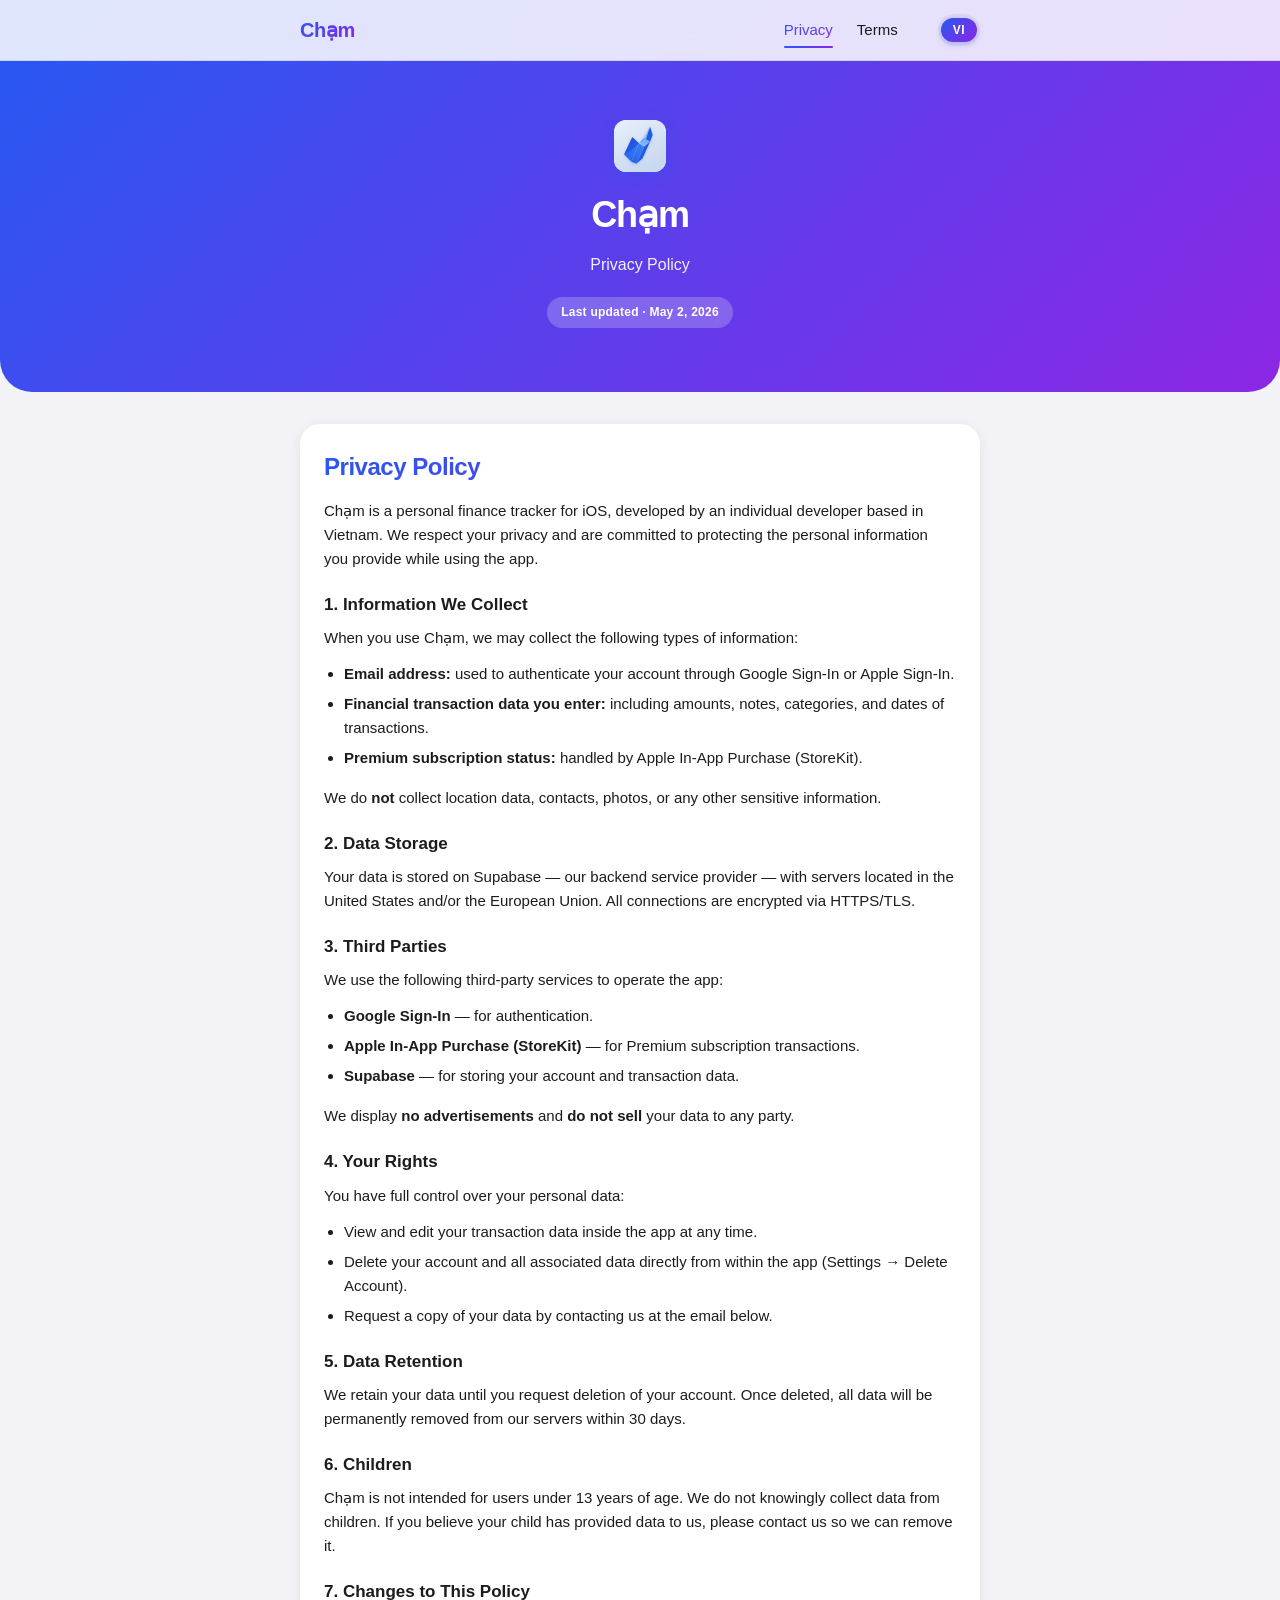
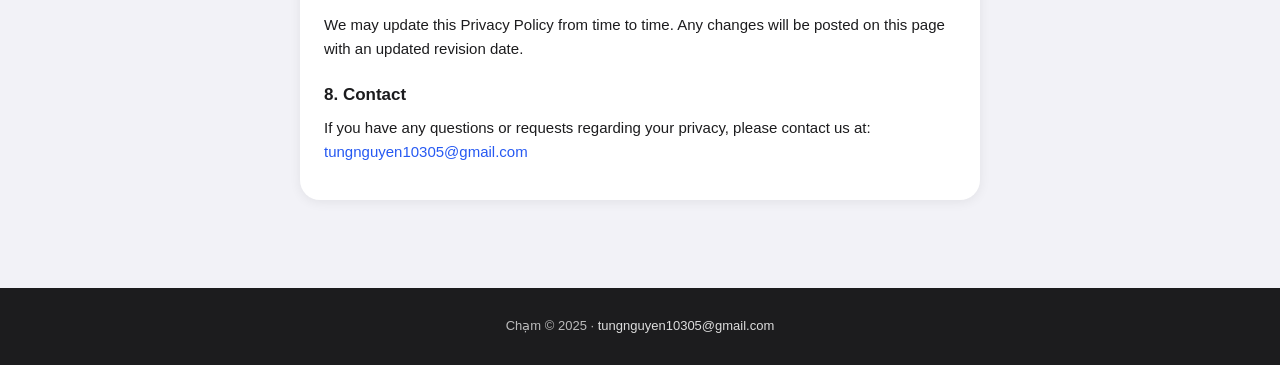
==== privacy.html @ 6c1c894e "Small update" ====
<!DOCTYPE html>
<html lang="vi">
<head>
    <meta charset="UTF-8">
    <meta name="viewport" content="width=device-width, initial-scale=1.0">
    <title>Chính sách bảo mật · Chạm</title>
    <meta name="description" content="Chính sách bảo mật của ứng dụng Chạm — quản lý tài chính cá nhân.">
    <link rel="stylesheet" href="style.css">
</head>
<body>
    <nav class="nav">
        <div class="nav-inner">
            <a href="privacy.html" class="nav-brand">Chạm</a>
            <div class="nav-links">
                <a href="privacy.html" class="active">Privacy</a>
                <a href="terms.html">Terms</a>
                <div class="lang-toggle" role="group" aria-label="Language">
                    <button type="button" id="lang-toggle-btn" class="active">EN</button>
                </div>
            </div>
        </div>
    </nav>

    <header class="hero">
        <div class="hero-icon">
            <img src="icon_ios_sang (1).svg" alt="Chạm app icon">
        </div>
        <h1>Chạm</h1>
        <p class="hero-subtitle" lang="vi">Chính sách bảo mật</p>
        <p class="hero-subtitle" lang="en">Privacy Policy</p>
        <span class="badge" lang="vi">Cập nhật · 02/05/2026</span>
        <span class="badge" lang="en">Last updated · May 2, 2026</span>
    </header>

    <main>
        <article class="card">
            <div lang="vi">
            <h2>Chính sách bảo mật</h2>
            <p>Chạm là ứng dụng quản lý tài chính cá nhân dành cho iOS, được phát triển bởi một nhà phát triển cá nhân tại Việt Nam. Chúng tôi tôn trọng quyền riêng tư của bạn và cam kết bảo vệ thông tin cá nhân mà bạn cung cấp khi sử dụng ứng dụng.</p>

            <h3>1. Thông tin chúng tôi thu thập</h3>
            <p>Khi bạn sử dụng Chạm, chúng tôi có thể thu thập các loại thông tin sau:</p>
            <ul>
                <li><strong>Địa chỉ email:</strong> dùng để xác thực tài khoản qua Google Sign-In hoặc Apple Sign-In.</li>
                <li><strong>Dữ liệu giao dịch tài chính do bạn nhập:</strong> bao gồm số tiền, ghi chú, danh mục, và ngày tháng của các giao dịch.</li>
                <li><strong>Trạng thái đăng ký Premium:</strong> được xử lý qua Apple In-App Purchase (StoreKit).</li>
            </ul>
            <p>Chúng tôi <strong>không</strong> thu thập dữ liệu vị trí, danh bạ, ảnh, hay bất kỳ dữ liệu nhạy cảm nào khác.</p>

            <h3>2. Lưu trữ dữ liệu</h3>
            <p>Dữ liệu của bạn được lưu trữ trên Supabase — nhà cung cấp dịch vụ backend — với máy chủ đặt tại Hoa Kỳ và/hoặc Liên minh châu Âu. Mọi kết nối đều được mã hoá qua HTTPS/TLS.</p>

            <h3>3. Bên thứ ba</h3>
            <p>Chúng tôi sử dụng các dịch vụ bên thứ ba sau để vận hành ứng dụng:</p>
            <ul>
                <li><strong>Google Sign-In</strong> — để xác thực đăng nhập.</li>
                <li><strong>Apple In-App Purchase (StoreKit)</strong> — để xử lý giao dịch đăng ký Premium.</li>
                <li><strong>Supabase</strong> — để lưu trữ dữ liệu tài khoản và giao dịch của bạn.</li>
            </ul>
            <p>Chúng tôi <strong>không hiển thị quảng cáo</strong> và <strong>không bán dữ liệu</strong> của bạn cho bất kỳ bên nào.</p>

            <h3>4. Quyền của người dùng</h3>
            <p>Bạn có toàn quyền đối với dữ liệu cá nhân của mình:</p>
            <ul>
                <li>Xem và chỉnh sửa dữ liệu giao dịch trong ứng dụng bất kỳ lúc nào.</li>
                <li>Xoá tài khoản và toàn bộ dữ liệu liên quan trực tiếp từ trong ứng dụng (mục Cài đặt → Xoá tài khoản).</li>
                <li>Yêu cầu sao lưu dữ liệu của bạn bằng cách liên hệ qua email bên dưới.</li>
            </ul>

            <h3>5. Thời gian lưu giữ</h3>
            <p>Chúng tôi lưu giữ dữ liệu của bạn cho đến khi bạn yêu cầu xoá tài khoản. Sau khi xoá, toàn bộ dữ liệu sẽ được xoá vĩnh viễn khỏi máy chủ trong vòng 30 ngày.</p>

            <h3>6. Trẻ em</h3>
            <p>Chạm không dành cho người dưới 13 tuổi. Chúng tôi không cố ý thu thập dữ liệu của trẻ em. Nếu bạn cho rằng con bạn đã cung cấp dữ liệu cho chúng tôi, vui lòng liên hệ để chúng tôi xoá dữ liệu đó.</p>

            <h3>7. Thay đổi chính sách</h3>
            <p>Chúng tôi có thể cập nhật chính sách này theo thời gian. Mọi thay đổi sẽ được thông báo qua trang này, kèm theo ngày cập nhật mới nhất.</p>

            <h3>8. Liên hệ</h3>
            <p>Nếu bạn có thắc mắc hoặc yêu cầu liên quan đến quyền riêng tư, vui lòng liên hệ qua email: <a href="mailto:tungnguyen10305@gmail.com">tungnguyen10305@gmail.com</a></p>
            </div>

            <div lang="en">
            <h2>Privacy Policy</h2>
            <p>Chạm is a personal finance tracker for iOS, developed by an individual developer based in Vietnam. We respect your privacy and are committed to protecting the personal information you provide while using the app.</p>

            <h3>1. Information We Collect</h3>
            <p>When you use Chạm, we may collect the following types of information:</p>
            <ul>
                <li><strong>Email address:</strong> used to authenticate your account through Google Sign-In or Apple Sign-In.</li>
                <li><strong>Financial transaction data you enter:</strong> including amounts, notes, categories, and dates of transactions.</li>
                <li><strong>Premium subscription status:</strong> handled by Apple In-App Purchase (StoreKit).</li>
            </ul>
            <p>We do <strong>not</strong> collect location data, contacts, photos, or any other sensitive information.</p>

            <h3>2. Data Storage</h3>
            <p>Your data is stored on Supabase — our backend service provider — with servers located in the United States and/or the European Union. All connections are encrypted via HTTPS/TLS.</p>

            <h3>3. Third Parties</h3>
            <p>We use the following third-party services to operate the app:</p>
            <ul>
                <li><strong>Google Sign-In</strong> — for authentication.</li>
                <li><strong>Apple In-App Purchase (StoreKit)</strong> — for Premium subscription transactions.</li>
                <li><strong>Supabase</strong> — for storing your account and transaction data.</li>
            </ul>
            <p>We display <strong>no advertisements</strong> and <strong>do not sell</strong> your data to any party.</p>

            <h3>4. Your Rights</h3>
            <p>You have full control over your personal data:</p>
            <ul>
                <li>View and edit your transaction data inside the app at any time.</li>
                <li>Delete your account and all associated data directly from within the app (Settings → Delete Account).</li>
                <li>Request a copy of your data by contacting us at the email below.</li>
            </ul>

            <h3>5. Data Retention</h3>
            <p>We retain your data until you request deletion of your account. Once deleted, all data will be permanently removed from our servers within 30 days.</p>

            <h3>6. Children</h3>
            <p>Chạm is not intended for users under 13 years of age. We do not knowingly collect data from children. If you believe your child has provided data to us, please contact us so we can remove it.</p>

            <h3>7. Changes to This Policy</h3>
            <p>We may update this Privacy Policy from time to time. Any changes will be posted on this page with an updated revision date.</p>

            <h3>8. Contact</h3>
            <p>If you have any questions or requests regarding your privacy, please contact us at: <a href="mailto:tungnguyen10305@gmail.com">tungnguyen10305@gmail.com</a></p>
            </div>
        </article>
    </main>

    <footer>
        Chạm © 2025 · <a href="mailto:tungnguyen10305@gmail.com">tungnguyen10305@gmail.com</a>
    </footer>

    <script>
    (function () {
        var KEY = "cham-lang";
        function getInitial() {
            var saved = localStorage.getItem(KEY);
            if (saved === "vi" || saved === "en") return saved;
            var nav = (navigator.language || "").toLowerCase();
            return nav.indexOf("vi") === 0 ? "vi" : "en";
        }
        function apply(lang) {
            document.documentElement.lang = lang;
            var viEls = document.body.querySelectorAll('[lang="vi"]');
            var enEls = document.body.querySelectorAll('[lang="en"]');
            for (var i = 0; i < viEls.length; i++) viEls[i].style.display = lang === "vi" ? "" : "none";
            for (var j = 0; j < enEls.length; j++) enEls[j].style.display = lang === "en" ? "" : "none";
            var btn = document.getElementById("lang-toggle-btn");
            if (btn) btn.textContent = lang === "vi" ? "EN" : "VI";
        }
        var current = getInitial();
        apply(current);
        var btn = document.getElementById("lang-toggle-btn");
        if (btn) {
            btn.addEventListener("click", function () {
                current = current === "vi" ? "en" : "vi";
                localStorage.setItem(KEY, current);
                apply(current);
            });
        }
    })();
    </script>
</body>
</html>
---- style.css ----
:root {
    --gradient-start: #2659F2;
    --gradient-end: #8C26E5;
    --accent-cyan: #00C8E0;
    --gold: #FAC714;
    --green: #27B373;
    --bg: #F2F2F7;
    --card-bg: #FFFFFF;
    --text-primary: #1C1C1E;
    --text-secondary: #6E6E73;
    --border: rgba(0, 0, 0, 0.08);
    --divider: rgba(0, 0, 0, 0.06);
}

* {
    margin: 0;
    padding: 0;
    box-sizing: border-box;
}

html {
    scroll-behavior: smooth;
}

body {
    font-family: -apple-system, BlinkMacSystemFont, "SF Pro Display", "Segoe UI", sans-serif;
    background: var(--bg);
    color: var(--text-primary);
    line-height: 1.6;
    -webkit-font-smoothing: antialiased;
    -moz-osx-font-smoothing: grayscale;
}

/* Navigation */
.nav {
    position: fixed;
    top: 0;
    left: 0;
    right: 0;
    z-index: 100;
    backdrop-filter: blur(20px);
    -webkit-backdrop-filter: blur(20px);
    background: rgba(255, 255, 255, 0.85);
    border-bottom: 1px solid var(--border);
}

.nav-inner {
    max-width: 720px;
    margin: 0 auto;
    padding: 14px 20px;
    display: flex;
    align-items: center;
    justify-content: space-between;
}

.nav-brand {
    font-size: 20px;
    font-weight: 700;
    letter-spacing: -0.02em;
    background: linear-gradient(135deg, var(--gradient-start), var(--gradient-end));
    -webkit-background-clip: text;
    background-clip: text;
    -webkit-text-fill-color: transparent;
    text-decoration: none;
}

.nav-links {
    display: flex;
    gap: 24px;
}

.nav-links a {
    color: var(--text-primary);
    text-decoration: none;
    font-size: 15px;
    font-weight: 500;
    padding: 4px 0;
    position: relative;
}

.nav-links a:hover {
    color: var(--gradient-start);
}

.nav-links a.active {
    background: linear-gradient(135deg, var(--gradient-start), var(--gradient-end));
    -webkit-background-clip: text;
    background-clip: text;
    -webkit-text-fill-color: transparent;
}

.nav-links a.active::after {
    content: "";
    position: absolute;
    left: 0;
    right: 0;
    bottom: -2px;
    height: 2px;
    border-radius: 2px;
    background: linear-gradient(135deg, var(--gradient-start), var(--gradient-end));
}

/* Language toggle */
.lang-toggle {
    display: inline-flex;
    align-items: center;
    background: rgba(0, 0, 0, 0.05);
    border-radius: 999px;
    padding: 3px;
    margin-left: 16px;
}

.lang-toggle button {
    border: none;
    background: transparent;
    color: var(--text-secondary);
    font-family: inherit;
    font-size: 12px;
    font-weight: 600;
    letter-spacing: 0.04em;
    padding: 5px 12px;
    border-radius: 999px;
    cursor: pointer;
    transition: color 0.18s ease;
}

.lang-toggle button:hover {
    color: var(--text-primary);
}

.lang-toggle button.active {
    background: linear-gradient(135deg, var(--gradient-start), var(--gradient-end));
    color: #fff;
    box-shadow: 0 2px 6px rgba(38, 89, 242, 0.28);
}

/* Language section visibility */
.lang-section {
    display: none;
}

.lang-section.active {
    display: block;
}

/* Hero */
.hero {
    background: linear-gradient(135deg, var(--gradient-start), var(--gradient-end));
    color: #fff;
    padding: 120px 20px 64px;
    text-align: center;
    border-radius: 0 0 32px 32px;
    margin-bottom: 32px;
}

.hero-icon {
    width: 52px;
    height: 52px;
    border-radius: 12px;
    display: inline-flex;
    align-items: center;
    justify-content: center;
    box-shadow: 0 4px 14px rgba(38, 89, 242, 0.28);
    margin-bottom: 14px;
    overflow: hidden;
    background: #fff;
}

.hero-icon img {
    width: 100%;
    height: 100%;
    display: block;
    border-radius: 12px;
}

.hero h1 {
    font-size: 36px;
    font-weight: 700;
    letter-spacing: -0.03em;
    margin-bottom: 8px;
}

.hero-subtitle {
    font-size: 16px;
    opacity: 0.92;
    margin-bottom: 20px;
}

.badge {
    display: inline-block;
    background: rgba(255, 255, 255, 0.22);
    color: #fff;
    border-radius: 999px;
    padding: 6px 14px;
    font-size: 12px;
    font-weight: 600;
    letter-spacing: 0.02em;
    backdrop-filter: blur(8px);
    -webkit-backdrop-filter: blur(8px);
}

/* Content */
main {
    max-width: 720px;
    margin: 0 auto;
    padding: 0 20px 64px;
}

.card {
    background: var(--card-bg);
    border-radius: 20px;
    padding: 24px;
    box-shadow: 0 2px 12px rgba(0, 0, 0, 0.07);
    margin-bottom: 24px;
}

.card h2 {
    font-size: 24px;
    font-weight: 700;
    letter-spacing: -0.02em;
    margin-top: 28px;
    margin-bottom: 12px;
    background: linear-gradient(135deg, var(--gradient-start), var(--gradient-end));
    -webkit-background-clip: text;
    background-clip: text;
    -webkit-text-fill-color: transparent;
}

.card h2:first-child {
    margin-top: 0;
}

.card h3 {
    font-size: 17px;
    font-weight: 600;
    color: var(--text-primary);
    margin-top: 20px;
    margin-bottom: 8px;
}

.card p {
    color: var(--text-primary);
    margin-bottom: 12px;
    font-size: 15px;
}

.card ul {
    margin: 8px 0 16px 20px;
}

.card li {
    color: var(--text-primary);
    font-size: 15px;
    margin-bottom: 6px;
}

.card a {
    color: var(--gradient-start);
    text-decoration: none;
    font-weight: 500;
}

.card a:hover {
    text-decoration: underline;
}

.card hr {
    border: none;
    border-top: 1px solid var(--divider);
    margin: 36px 0;
}

/* Footer */
footer {
    background: #1C1C1E;
    color: rgba(255, 255, 255, 0.7);
    text-align: center;
    padding: 28px 20px;
    font-size: 13px;
}

footer a {
    color: rgba(255, 255, 255, 0.85);
    text-decoration: none;
}

footer a:hover {
    text-decoration: underline;
    color: #fff;
}

/* Mobile */
@media (max-width: 480px) {
    .hero {
        padding: 110px 20px 52px;
    }

    .hero h1 {
        font-size: 30px;
    }

    .card {
        padding: 20px;
        border-radius: 18px;
    }

    .card h2 {
        font-size: 21px;
    }

    .nav-links {
        gap: 14px;
    }

    .lang-toggle {
        margin-left: 10px;
    }

    .lang-toggle button {
        padding: 4px 9px;
        font-size: 11px;
    }
}
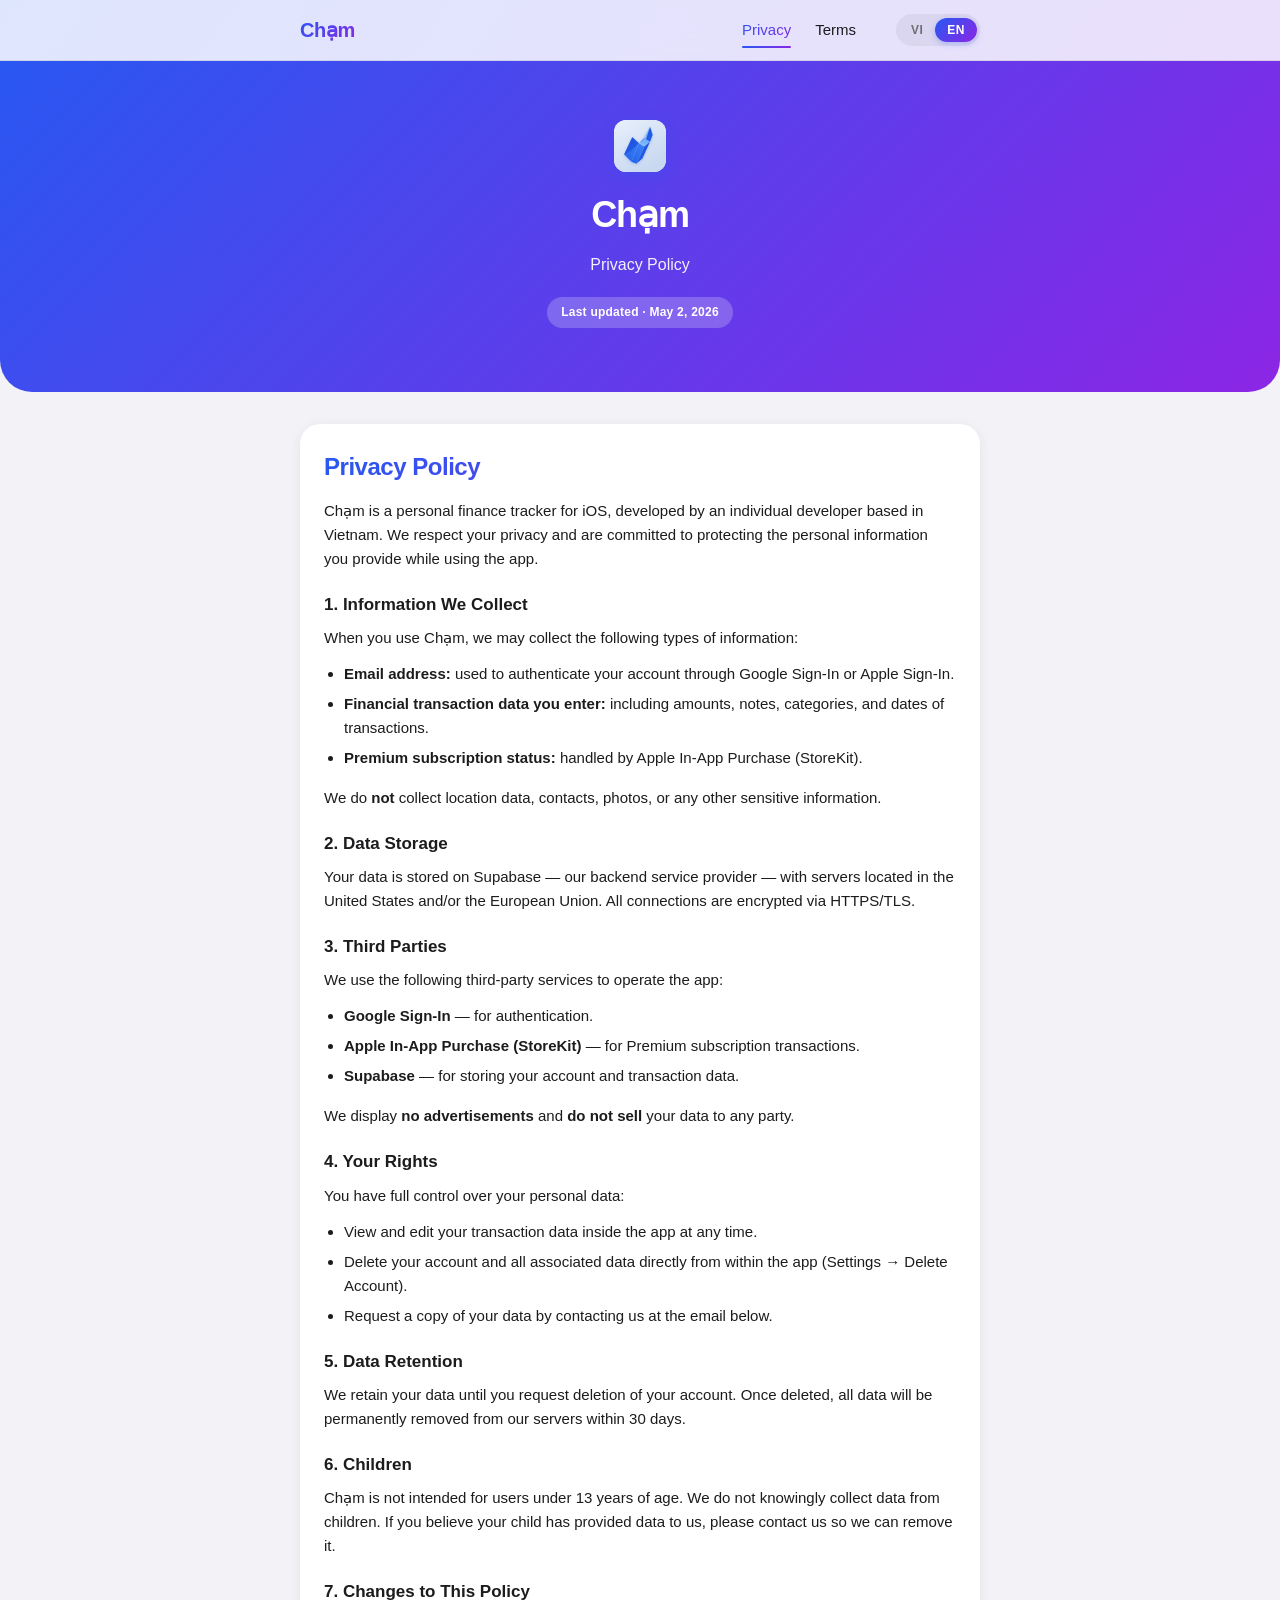
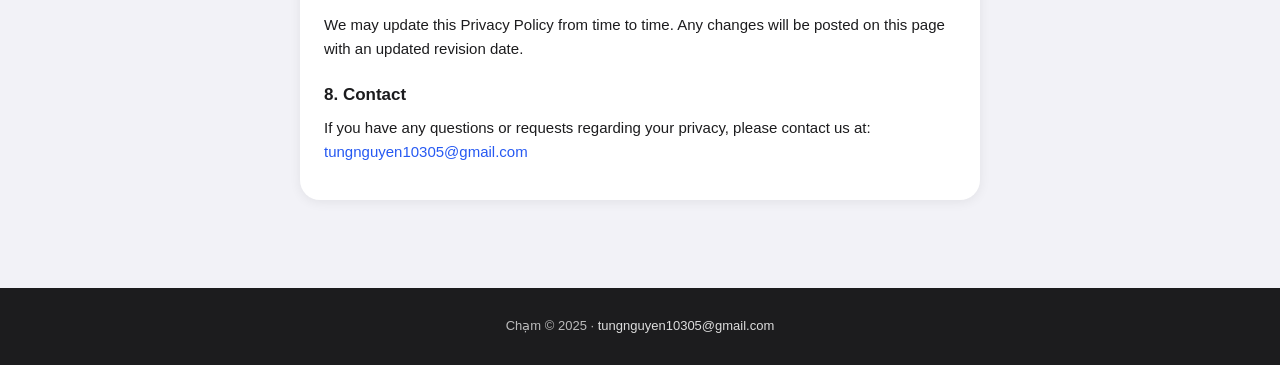
==== commit 5218f42d: "Small update" ====
--- a/privacy.html
+++ b/privacy.html
@@ -15,7 +15,8 @@
                 <a href="privacy.html" class="active">Privacy</a>
                 <a href="terms.html">Terms</a>
                 <div class="lang-toggle" role="group" aria-label="Language">
-                    <button type="button" id="lang-toggle-btn" class="active">EN</button>
+                    <button type="button" data-lang="vi" class="active">VI</button>
+                    <button type="button" data-lang="en">EN</button>
                 </div>
             </div>
         </div>
@@ -147,17 +148,23 @@
             var enEls = document.body.querySelectorAll('[lang="en"]');
             for (var i = 0; i < viEls.length; i++) viEls[i].style.display = lang === "vi" ? "" : "none";
             for (var j = 0; j < enEls.length; j++) enEls[j].style.display = lang === "en" ? "" : "none";
-            var btn = document.getElementById("lang-toggle-btn");
-            if (btn) btn.textContent = lang === "vi" ? "EN" : "VI";
+            var btns = document.querySelectorAll(".lang-toggle button[data-lang]");
+            for (var k = 0; k < btns.length; k++) {
+                if (btns[k].dataset.lang === lang) btns[k].classList.add("active");
+                else btns[k].classList.remove("active");
+            }
         }
         var current = getInitial();
         apply(current);
-        var btn = document.getElementById("lang-toggle-btn");
-        if (btn) {
-            btn.addEventListener("click", function () {
-                current = current === "vi" ? "en" : "vi";
-                localStorage.setItem(KEY, current);
-                apply(current);
+        var btns = document.querySelectorAll(".lang-toggle button[data-lang]");
+        for (var i = 0; i < btns.length; i++) {
+            btns[i].addEventListener("click", function () {
+                var lang = this.dataset.lang;
+                if (lang !== current) {
+                    current = lang;
+                    localStorage.setItem(KEY, current);
+                    apply(current);
+                }
             });
         }
     })();
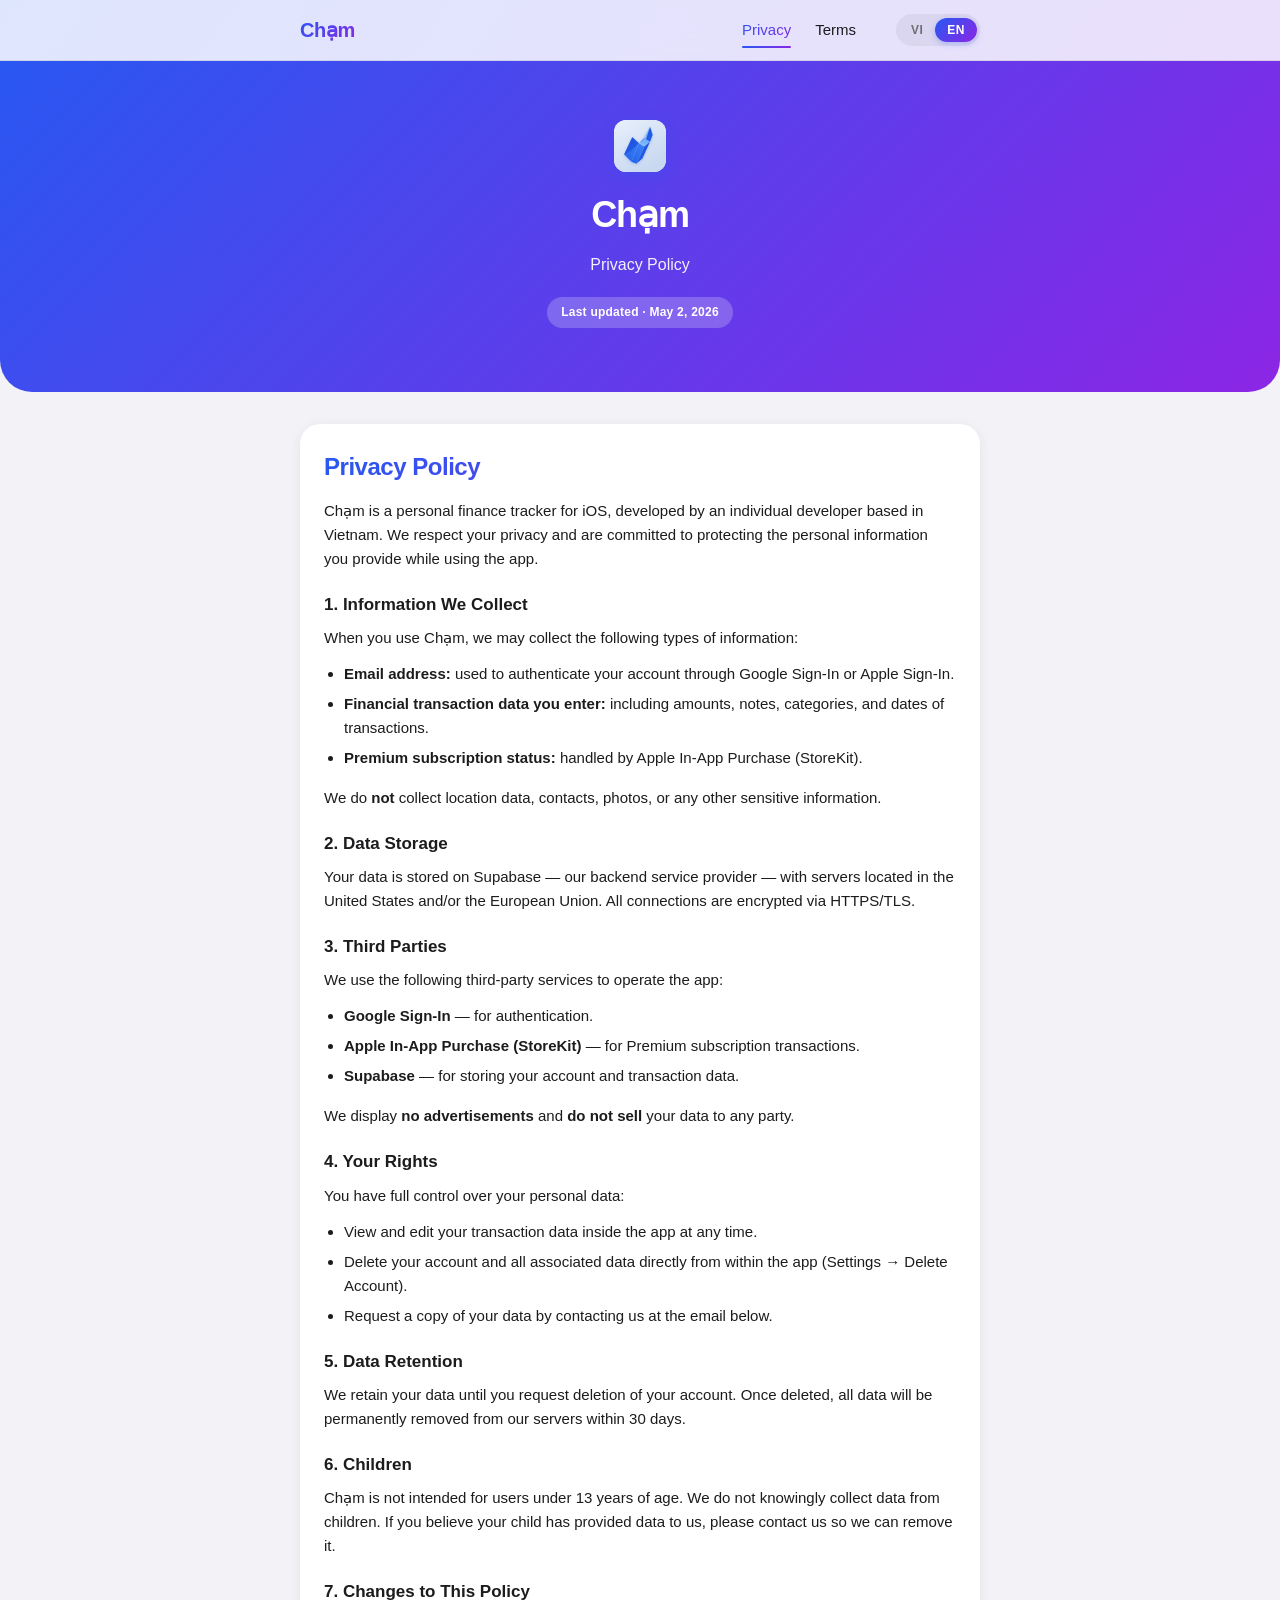
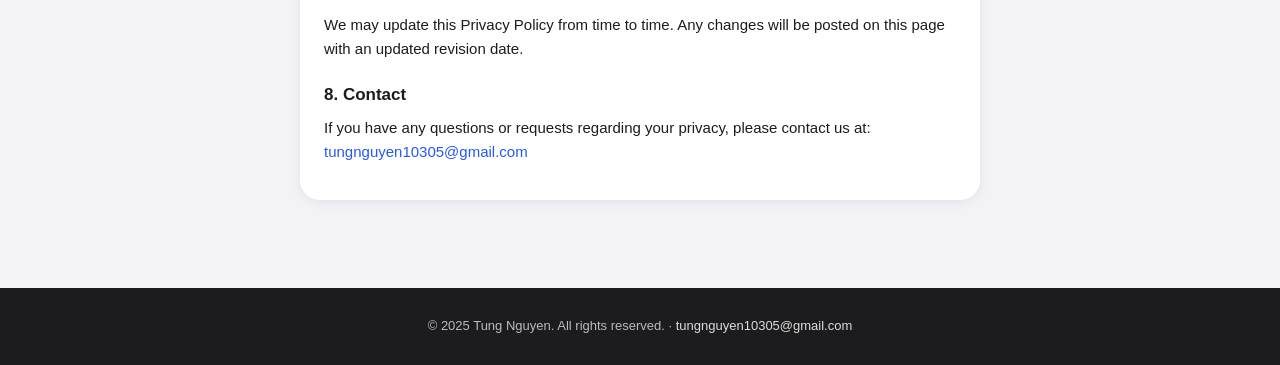
==== commit fdb4b0b7: "Small update" ====
--- a/privacy.html
+++ b/privacy.html
@@ -130,14 +130,21 @@
     </main>
 
     <footer>
-        Chạm © 2025 · <a href="mailto:tungnguyen10305@gmail.com">tungnguyen10305@gmail.com</a>
+        © 2025 Tung Nguyen. All rights reserved. · <a href="mailto:tungnguyen10305@gmail.com">tungnguyen10305@gmail.com</a>
     </footer>
 
     <script>
     (function () {
         var KEY = "cham-lang";
+
+        function readSaved() {
+            try { return localStorage.getItem(KEY); } catch (e) { return null; }
+        }
+        function writeSaved(v) {
+            try { localStorage.setItem(KEY, v); } catch (e) {}
+        }
         function getInitial() {
-            var saved = localStorage.getItem(KEY);
+            var saved = readSaved();
             if (saved === "vi" || saved === "en") return saved;
             var nav = (navigator.language || "").toLowerCase();
             return nav.indexOf("vi") === 0 ? "vi" : "en";
@@ -154,19 +161,28 @@
                 else btns[k].classList.remove("active");
             }
         }
+
         var current = getInitial();
         apply(current);
+
         var btns = document.querySelectorAll(".lang-toggle button[data-lang]");
         for (var i = 0; i < btns.length; i++) {
             btns[i].addEventListener("click", function () {
                 var lang = this.dataset.lang;
                 if (lang !== current) {
                     current = lang;
-                    localStorage.setItem(KEY, current);
+                    writeSaved(current);
                     apply(current);
                 }
             });
         }
+
+        window.addEventListener("storage", function (e) {
+            if (e.key === KEY && (e.newValue === "vi" || e.newValue === "en") && e.newValue !== current) {
+                current = e.newValue;
+                apply(current);
+            }
+        });
     })();
     </script>
 </body>
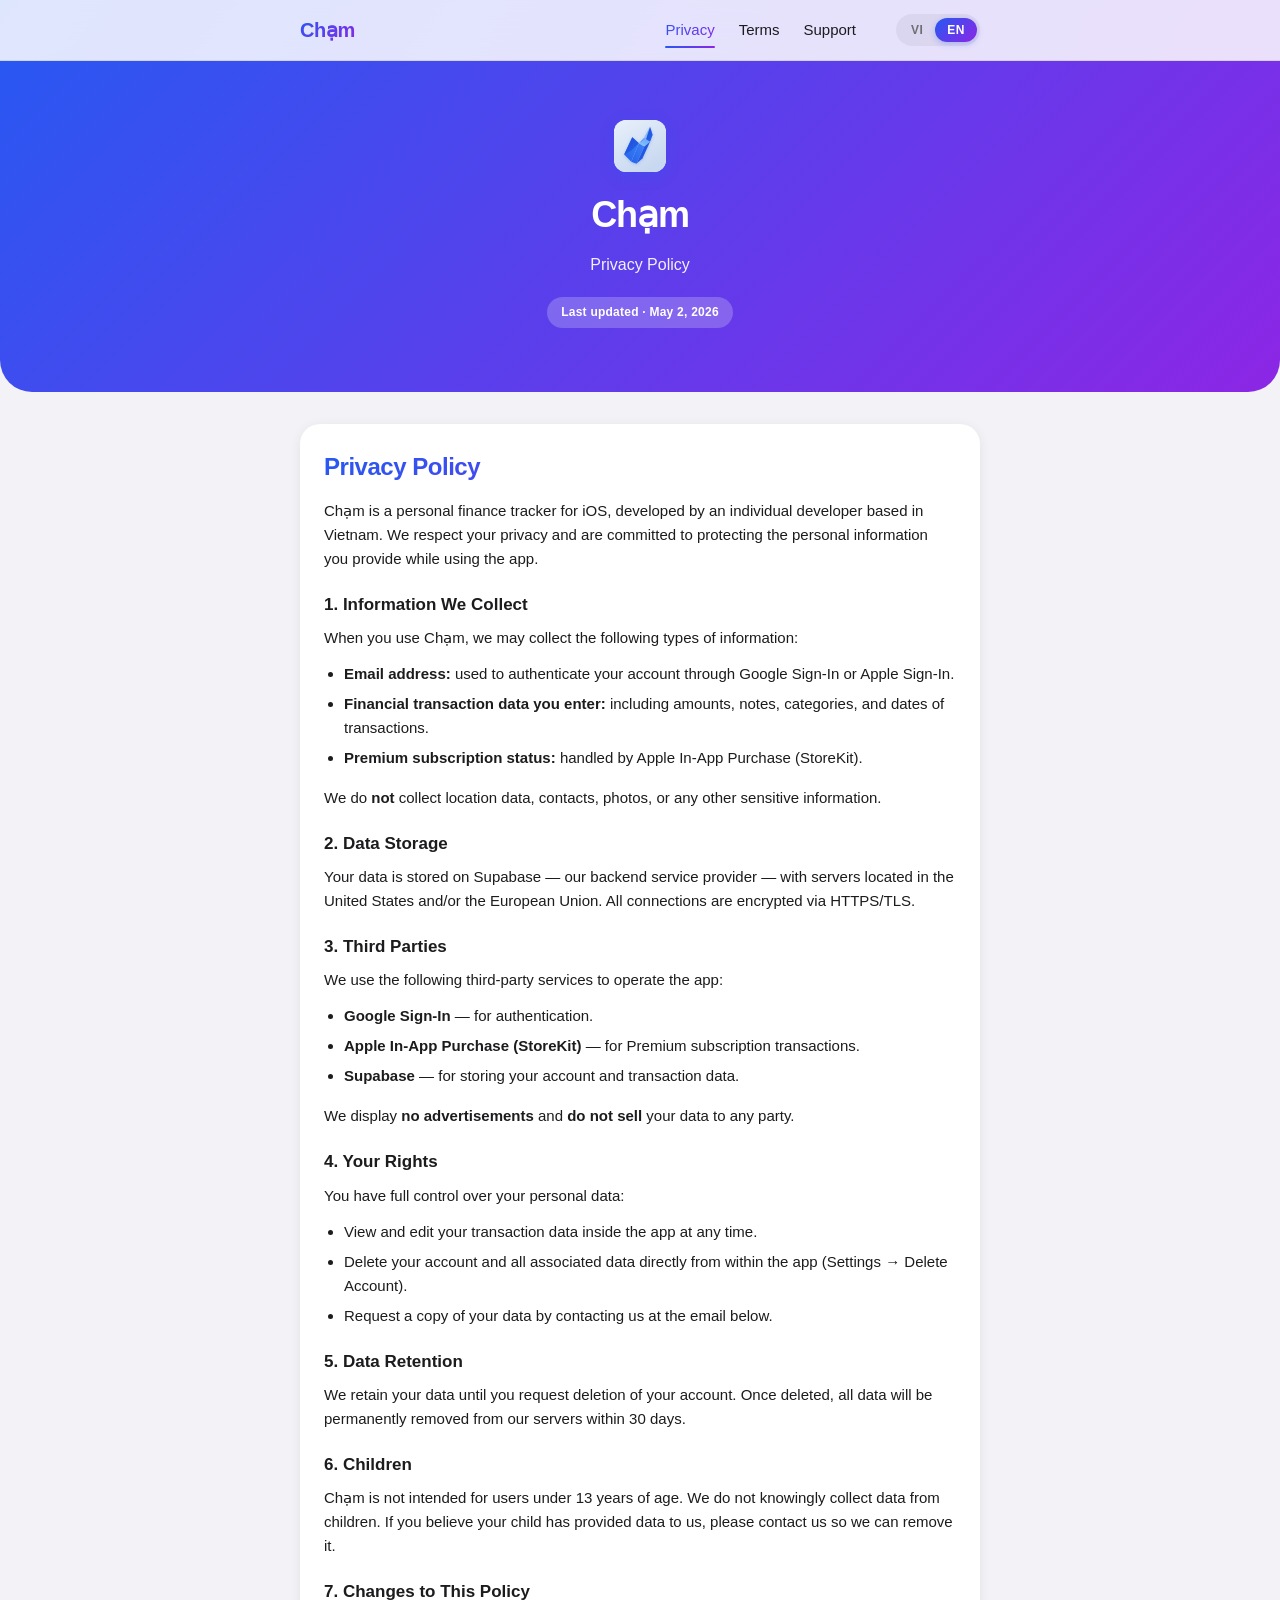
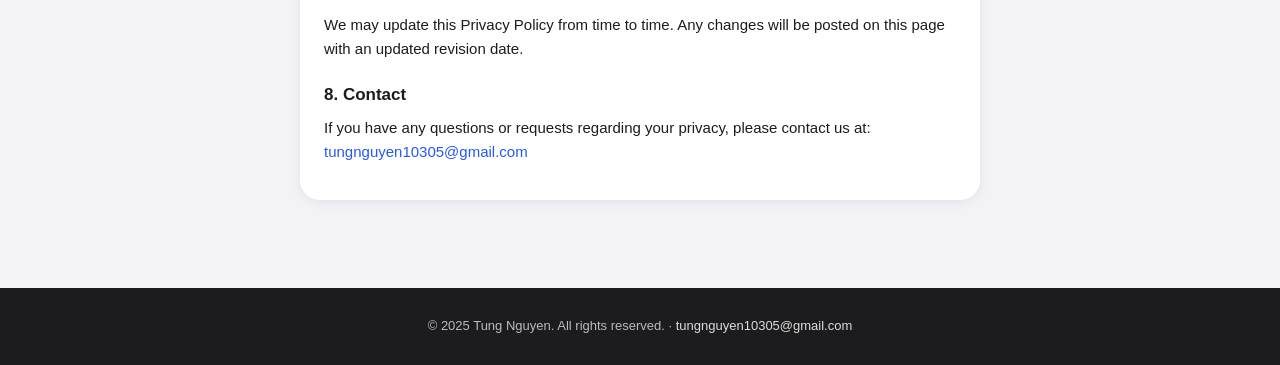
==== commit 8074365a: "Add Support page and nav link" ====
--- a/privacy.html
+++ b/privacy.html
@@ -7,13 +7,14 @@
     <meta name="description" content="Chính sách bảo mật của ứng dụng Chạm — quản lý tài chính cá nhân.">
     <link rel="stylesheet" href="style.css">
 </head>
-<body>
+<body class="lang-vi">
     <nav class="nav">
         <div class="nav-inner">
             <a href="privacy.html" class="nav-brand">Chạm</a>
             <div class="nav-links">
                 <a href="privacy.html" class="active">Privacy</a>
                 <a href="terms.html">Terms</a>
+                <a href="support.html">Support</a>
                 <div class="lang-toggle" role="group" aria-label="Language">
                     <button type="button" data-lang="vi" class="active">VI</button>
                     <button type="button" data-lang="en">EN</button>
@@ -151,10 +152,8 @@
         }
         function apply(lang) {
             document.documentElement.lang = lang;
-            var viEls = document.body.querySelectorAll('[lang="vi"]');
-            var enEls = document.body.querySelectorAll('[lang="en"]');
-            for (var i = 0; i < viEls.length; i++) viEls[i].style.display = lang === "vi" ? "" : "none";
-            for (var j = 0; j < enEls.length; j++) enEls[j].style.display = lang === "en" ? "" : "none";
+            document.body.classList.remove("lang-vi", "lang-en");
+            document.body.classList.add("lang-" + lang);
             var btns = document.querySelectorAll(".lang-toggle button[data-lang]");
             for (var k = 0; k < btns.length; k++) {
                 if (btns[k].dataset.lang === lang) btns[k].classList.add("active");
@@ -169,11 +168,10 @@
         for (var i = 0; i < btns.length; i++) {
             btns[i].addEventListener("click", function () {
                 var lang = this.dataset.lang;
-                if (lang !== current) {
-                    current = lang;
-                    writeSaved(current);
-                    apply(current);
-                }
+                if (lang === current) return;
+                current = lang;
+                writeSaved(current);
+                apply(current);
             });
         }
 
--- a/style.css
+++ b/style.css
@@ -135,12 +135,12 @@
 }
 
 /* Language section visibility */
-.lang-section {
-    display: none;
-}
-
-.lang-section.active {
-    display: block;
+body.lang-en [lang="vi"] {
+    display: none !important;
+}
+
+body.lang-vi [lang="en"] {
+    display: none !important;
 }
 
 /* Hero */
@@ -238,6 +238,14 @@
     margin-bottom: 8px;
 }
 
+.card h4 {
+    font-size: 15px;
+    font-weight: 600;
+    color: var(--gradient-start);
+    margin-top: 18px;
+    margin-bottom: 6px;
+}
+
 .card p {
     color: var(--text-primary);
     margin-bottom: 12px;
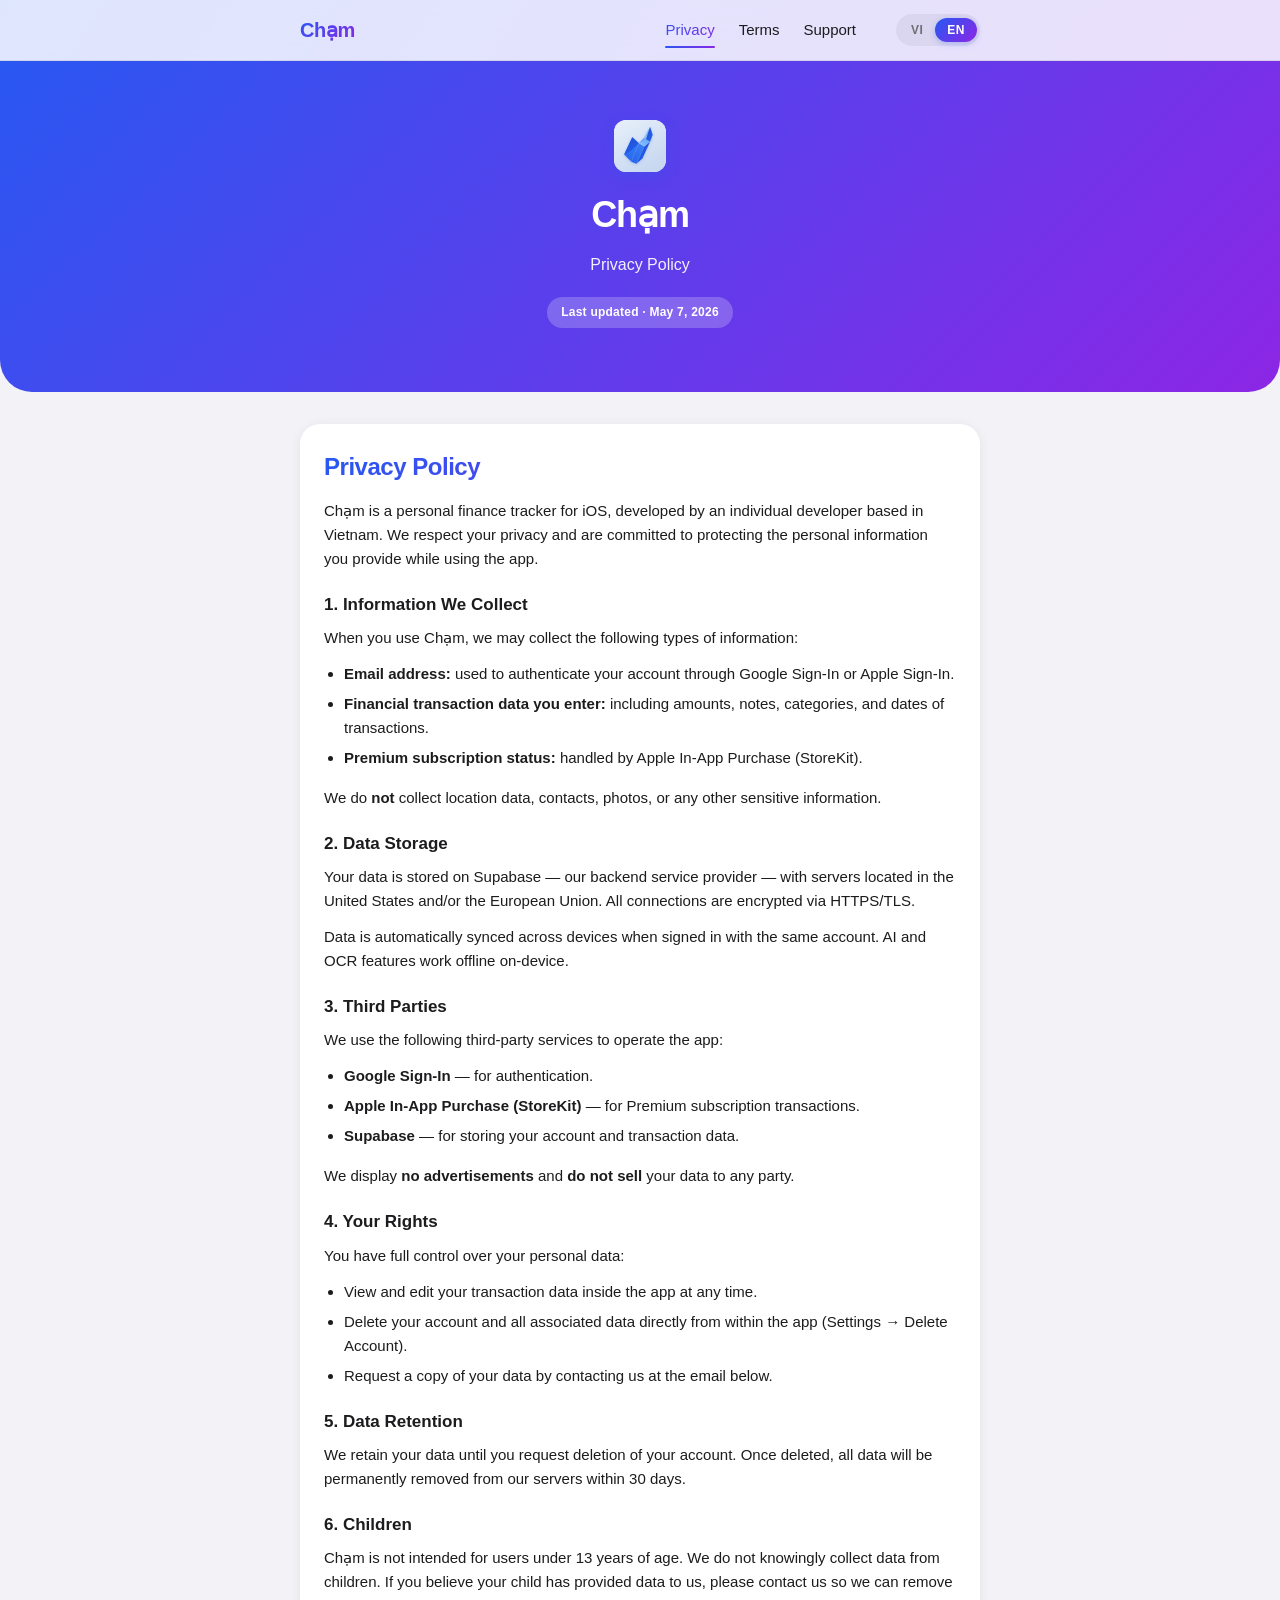
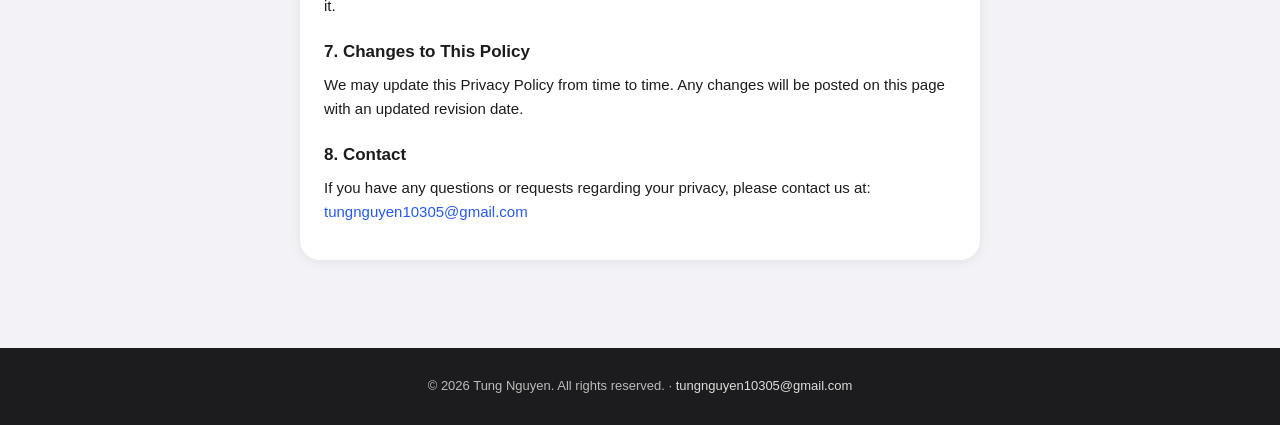
==== commit a3dfc836: "Add Support page and nav link" ====
--- a/privacy.html
+++ b/privacy.html
@@ -30,8 +30,8 @@
         <h1>Chạm</h1>
         <p class="hero-subtitle" lang="vi">Chính sách bảo mật</p>
         <p class="hero-subtitle" lang="en">Privacy Policy</p>
-        <span class="badge" lang="vi">Cập nhật · 02/05/2026</span>
-        <span class="badge" lang="en">Last updated · May 2, 2026</span>
+        <span class="badge" lang="vi">Cập nhật · 07/05/2026</span>
+        <span class="badge" lang="en">Last updated · May 7, 2026</span>
     </header>
 
     <main>
@@ -51,6 +51,7 @@
 
             <h3>2. Lưu trữ dữ liệu</h3>
             <p>Dữ liệu của bạn được lưu trữ trên Supabase — nhà cung cấp dịch vụ backend — với máy chủ đặt tại Hoa Kỳ và/hoặc Liên minh châu Âu. Mọi kết nối đều được mã hoá qua HTTPS/TLS.</p>
+            <p>Dữ liệu được đồng bộ tự động giữa các thiết bị khi đăng nhập cùng tài khoản. Các tính năng AI và OCR hoạt động offline trên thiết bị.</p>
 
             <h3>3. Bên thứ ba</h3>
             <p>Chúng tôi sử dụng các dịch vụ bên thứ ba sau để vận hành ứng dụng:</p>
@@ -97,6 +98,7 @@
 
             <h3>2. Data Storage</h3>
             <p>Your data is stored on Supabase — our backend service provider — with servers located in the United States and/or the European Union. All connections are encrypted via HTTPS/TLS.</p>
+            <p>Data is automatically synced across devices when signed in with the same account. AI and OCR features work offline on-device.</p>
 
             <h3>3. Third Parties</h3>
             <p>We use the following third-party services to operate the app:</p>
@@ -131,7 +133,7 @@
     </main>
 
     <footer>
-        © 2025 Tung Nguyen. All rights reserved. · <a href="mailto:tungnguyen10305@gmail.com">tungnguyen10305@gmail.com</a>
+        © 2026 Tung Nguyen. All rights reserved. · <a href="mailto:tungnguyen10305@gmail.com">tungnguyen10305@gmail.com</a>
     </footer>
 
     <script>
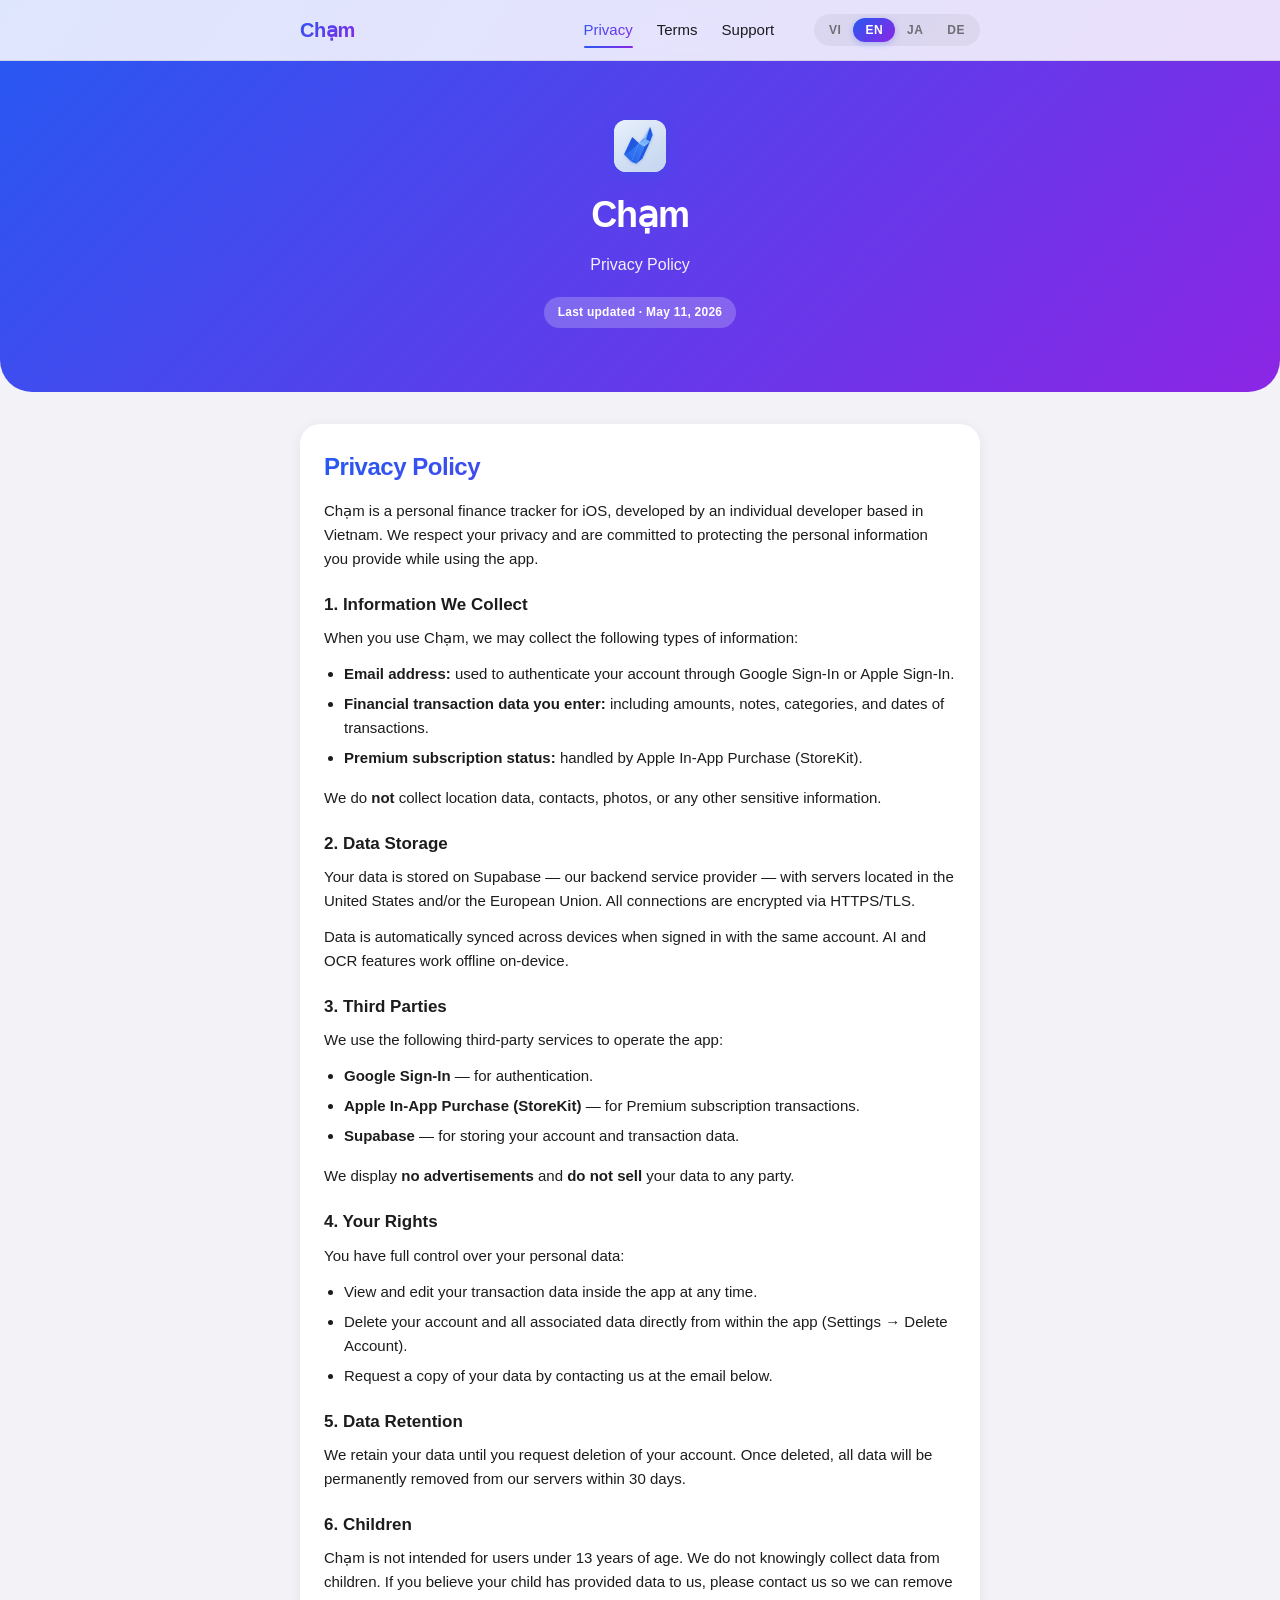
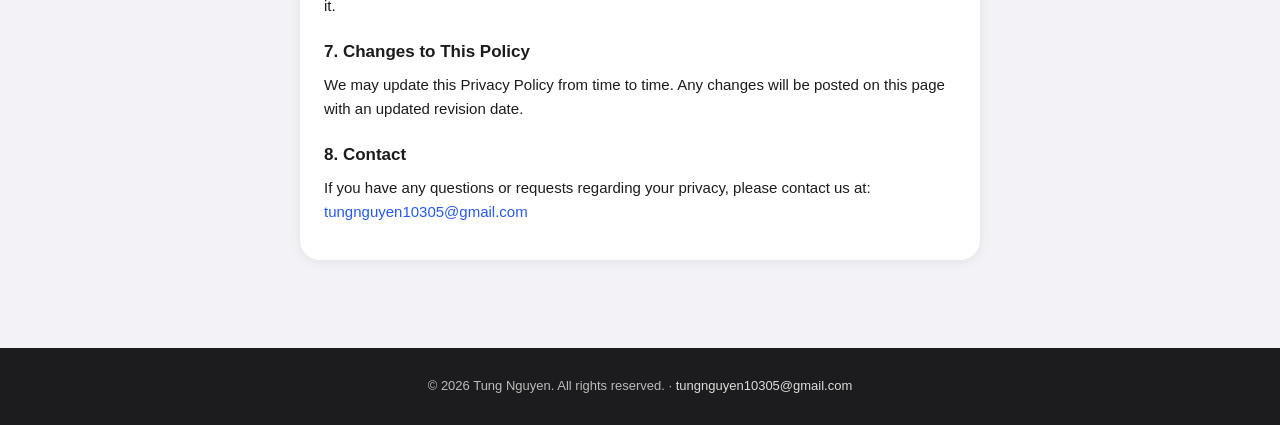
==== commit f0debaf6: "Add Japanese and German translations for Privacy and Terms - Extend lang toggle to 4 languages (VI/E" ====
--- a/privacy.html
+++ b/privacy.html
@@ -18,6 +18,8 @@
                 <div class="lang-toggle" role="group" aria-label="Language">
                     <button type="button" data-lang="vi" class="active">VI</button>
                     <button type="button" data-lang="en">EN</button>
+                    <button type="button" data-lang="ja">JA</button>
+                    <button type="button" data-lang="de">DE</button>
                 </div>
             </div>
         </div>
@@ -30,8 +32,12 @@
         <h1>Chạm</h1>
         <p class="hero-subtitle" lang="vi">Chính sách bảo mật</p>
         <p class="hero-subtitle" lang="en">Privacy Policy</p>
-        <span class="badge" lang="vi">Cập nhật · 07/05/2026</span>
-        <span class="badge" lang="en">Last updated · May 7, 2026</span>
+        <p class="hero-subtitle" lang="ja">プライバシーポリシー</p>
+        <p class="hero-subtitle" lang="de">Datenschutzerklärung</p>
+        <span class="badge" lang="vi">Cập nhật · 11/05/2026</span>
+        <span class="badge" lang="en">Last updated · May 11, 2026</span>
+        <span class="badge" lang="ja">最終更新日 · 2026年5月11日</span>
+        <span class="badge" lang="de">Zuletzt aktualisiert · 11. Mai 2026</span>
     </header>
 
     <main>
@@ -129,6 +135,100 @@
             <h3>8. Contact</h3>
             <p>If you have any questions or requests regarding your privacy, please contact us at: <a href="mailto:tungnguyen10305@gmail.com">tungnguyen10305@gmail.com</a></p>
             </div>
+
+            <div lang="ja">
+            <h2>プライバシーポリシー</h2>
+            <p>ChạmはiOS向けの個人ファイナンス管理アプリで、ベトナムの個人開発者によって開発されています。私たちはあなたのプライバシーを尊重し、アプリの利用中に提供される個人情報の保護に努めます。</p>
+
+            <h3>1. 収集する情報</h3>
+            <p>Chạmを利用する際、以下の情報を収集する場合があります:</p>
+            <ul>
+                <li><strong>メールアドレス:</strong> Google Sign-InまたはApple Sign-Inを通じたアカウント認証に使用します。</li>
+                <li><strong>入力された取引データ:</strong> 金額、メモ、カテゴリ、日付などの取引情報。</li>
+                <li><strong>プレミアム購読状況:</strong> Apple In-App Purchase (StoreKit) で管理されます。</li>
+            </ul>
+            <p>位置情報、連絡先、写真、その他の機密情報は<strong>収集しません</strong>。</p>
+
+            <h3>2. データの保存</h3>
+            <p>データは当社のバックエンドサービスプロバイダーであるSupabaseに保存され、サーバーは米国および/または欧州連合にあります。すべての通信はHTTPS/TLSで暗号化されます。</p>
+            <p>同じアカウントでログインすると、デバイス間で自動的に同期されます。AI機能とOCR機能はデバイス上でオフライン動作します。</p>
+
+            <h3>3. 第三者サービス</h3>
+            <p>アプリの運営に以下の第三者サービスを利用しています:</p>
+            <ul>
+                <li><strong>Google Sign-In</strong> — 認証用。</li>
+                <li><strong>Apple In-App Purchase (StoreKit)</strong> — プレミアム購読決済用。</li>
+                <li><strong>Supabase</strong> — アカウントおよび取引データの保存用。</li>
+            </ul>
+            <p>広告は<strong>一切表示せず</strong>、あなたのデータを第三者に<strong>販売しません</strong>。</p>
+
+            <h3>4. あなたの権利</h3>
+            <p>あなたは個人データを完全に管理する権利を持ちます:</p>
+            <ul>
+                <li>アプリ内でいつでも取引データの閲覧および編集が可能です。</li>
+                <li>アプリ内から直接アカウントとすべてのデータを削除できます (設定 → アカウント削除)。</li>
+                <li>下記のメールアドレスに連絡することで、データのコピーを請求できます。</li>
+            </ul>
+
+            <h3>5. データ保持期間</h3>
+            <p>アカウント削除の要求があるまでデータを保持します。削除後、すべてのデータは30日以内にサーバーから完全に削除されます。</p>
+
+            <h3>6. 子どもについて</h3>
+            <p>Chạmは13歳未満のユーザーを対象としていません。意図的に子どもからデータを収集することはありません。お子様が当社にデータを提供したと思われる場合は、削除のためご連絡ください。</p>
+
+            <h3>7. ポリシーの変更</h3>
+            <p>本プライバシーポリシーは随時更新される場合があります。変更内容は更新日とともにこのページに掲載されます。</p>
+
+            <h3>8. お問い合わせ</h3>
+            <p>プライバシーに関するご質問やご要望は、次のメールアドレスまでお問い合わせください: <a href="mailto:tungnguyen10305@gmail.com">tungnguyen10305@gmail.com</a></p>
+            </div>
+
+            <div lang="de">
+            <h2>Datenschutzerklärung</h2>
+            <p>Chạm ist eine persönliche Finanz-Tracking-App für iOS, entwickelt von einem Einzelentwickler in Vietnam. Wir respektieren deine Privatsphäre und verpflichten uns, deine bei der Nutzung der App bereitgestellten personenbezogenen Daten zu schützen.</p>
+
+            <h3>1. Erhobene Daten</h3>
+            <p>Bei der Nutzung von Chạm können folgende Arten von Daten erhoben werden:</p>
+            <ul>
+                <li><strong>E-Mail-Adresse:</strong> zur Authentifizierung deines Kontos über Google Sign-In oder Apple Sign-In.</li>
+                <li><strong>Eingegebene Finanztransaktionsdaten:</strong> einschließlich Beträge, Notizen, Kategorien und Daten der Transaktionen.</li>
+                <li><strong>Premium-Abonnementstatus:</strong> verarbeitet durch Apple In-App Purchase (StoreKit).</li>
+            </ul>
+            <p>Wir erheben <strong>keine</strong> Standortdaten, Kontakte, Fotos oder andere sensible Informationen.</p>
+
+            <h3>2. Datenspeicherung</h3>
+            <p>Deine Daten werden auf Supabase — unserem Backend-Dienstleister — gespeichert, mit Servern in den USA und/oder der Europäischen Union. Alle Verbindungen sind per HTTPS/TLS verschlüsselt.</p>
+            <p>Daten werden automatisch zwischen Geräten synchronisiert, wenn du mit demselben Konto angemeldet bist. KI- und OCR-Funktionen arbeiten offline auf dem Gerät.</p>
+
+            <h3>3. Drittanbieter</h3>
+            <p>Wir nutzen folgende Drittanbieter-Dienste für den Betrieb der App:</p>
+            <ul>
+                <li><strong>Google Sign-In</strong> — zur Authentifizierung.</li>
+                <li><strong>Apple In-App Purchase (StoreKit)</strong> — für Premium-Abonnements.</li>
+                <li><strong>Supabase</strong> — zur Speicherung deiner Konto- und Transaktionsdaten.</li>
+            </ul>
+            <p>Wir zeigen <strong>keine Werbung</strong> und <strong>verkaufen</strong> deine Daten nicht an Dritte.</p>
+
+            <h3>4. Deine Rechte</h3>
+            <p>Du hast die volle Kontrolle über deine personenbezogenen Daten:</p>
+            <ul>
+                <li>Transaktionsdaten jederzeit in der App ansehen und bearbeiten.</li>
+                <li>Konto und alle zugehörigen Daten direkt in der App löschen (Einstellungen → Konto löschen).</li>
+                <li>Eine Kopie deiner Daten anfordern, indem du uns per E-Mail kontaktierst.</li>
+            </ul>
+
+            <h3>5. Speicherdauer</h3>
+            <p>Wir bewahren deine Daten auf, bis du die Löschung deines Kontos anforderst. Nach der Löschung werden alle Daten innerhalb von 30 Tagen dauerhaft von unseren Servern entfernt.</p>
+
+            <h3>6. Kinder</h3>
+            <p>Chạm ist nicht für Nutzer unter 13 Jahren bestimmt. Wir erheben wissentlich keine Daten von Kindern. Falls du der Meinung bist, dass dein Kind uns Daten zur Verfügung gestellt hat, kontaktiere uns bitte zur Löschung.</p>
+
+            <h3>7. Änderungen dieser Richtlinie</h3>
+            <p>Wir können diese Datenschutzerklärung von Zeit zu Zeit aktualisieren. Änderungen werden auf dieser Seite mit einem aktualisierten Datum veröffentlicht.</p>
+
+            <h3>8. Kontakt</h3>
+            <p>Bei Fragen oder Anliegen zum Datenschutz kontaktiere uns bitte unter: <a href="mailto:tungnguyen10305@gmail.com">tungnguyen10305@gmail.com</a></p>
+            </div>
         </article>
     </main>
 
@@ -139,7 +239,9 @@
     <script>
     (function () {
         var KEY = "cham-lang";
-
+        var SUPPORTED = ["vi", "en", "ja", "de"];
+
+        function isSupported(l) { return SUPPORTED.indexOf(l) >= 0; }
         function readSaved() {
             try { return localStorage.getItem(KEY); } catch (e) { return null; }
         }
@@ -147,14 +249,21 @@
             try { localStorage.setItem(KEY, v); } catch (e) {}
         }
         function getInitial() {
+            // Priority: URL ?lang= → saved localStorage → navigator
+            var params = new URLSearchParams(window.location.search);
+            var fromUrl = (params.get("lang") || "").toLowerCase();
+            if (isSupported(fromUrl)) return fromUrl;
             var saved = readSaved();
-            if (saved === "vi" || saved === "en") return saved;
+            if (isSupported(saved)) return saved;
             var nav = (navigator.language || "").toLowerCase();
-            return nav.indexOf("vi") === 0 ? "vi" : "en";
+            if (nav.indexOf("vi") === 0) return "vi";
+            if (nav.indexOf("ja") === 0) return "ja";
+            if (nav.indexOf("de") === 0) return "de";
+            return "en";
         }
         function apply(lang) {
             document.documentElement.lang = lang;
-            document.body.classList.remove("lang-vi", "lang-en");
+            document.body.classList.remove("lang-vi", "lang-en", "lang-ja", "lang-de");
             document.body.classList.add("lang-" + lang);
             var btns = document.querySelectorAll(".lang-toggle button[data-lang]");
             for (var k = 0; k < btns.length; k++) {
@@ -178,7 +287,7 @@
         }
 
         window.addEventListener("storage", function (e) {
-            if (e.key === KEY && (e.newValue === "vi" || e.newValue === "en") && e.newValue !== current) {
+            if (e.key === KEY && isSupported(e.newValue) && e.newValue !== current) {
                 current = e.newValue;
                 apply(current);
             }
--- a/style.css
+++ b/style.css
@@ -134,12 +134,25 @@
     box-shadow: 0 2px 6px rgba(38, 89, 242, 0.28);
 }
 
-/* Language section visibility */
-body.lang-en [lang="vi"] {
+/* Language section visibility — hide all lang blocks not matching body.lang-XX */
+body.lang-vi [lang="en"],
+body.lang-vi [lang="ja"],
+body.lang-vi [lang="de"] {
     display: none !important;
 }
-
-body.lang-vi [lang="en"] {
+body.lang-en [lang="vi"],
+body.lang-en [lang="ja"],
+body.lang-en [lang="de"] {
+    display: none !important;
+}
+body.lang-ja [lang="vi"],
+body.lang-ja [lang="en"],
+body.lang-ja [lang="de"] {
+    display: none !important;
+}
+body.lang-de [lang="vi"],
+body.lang-de [lang="en"],
+body.lang-de [lang="ja"] {
     display: none !important;
 }
 
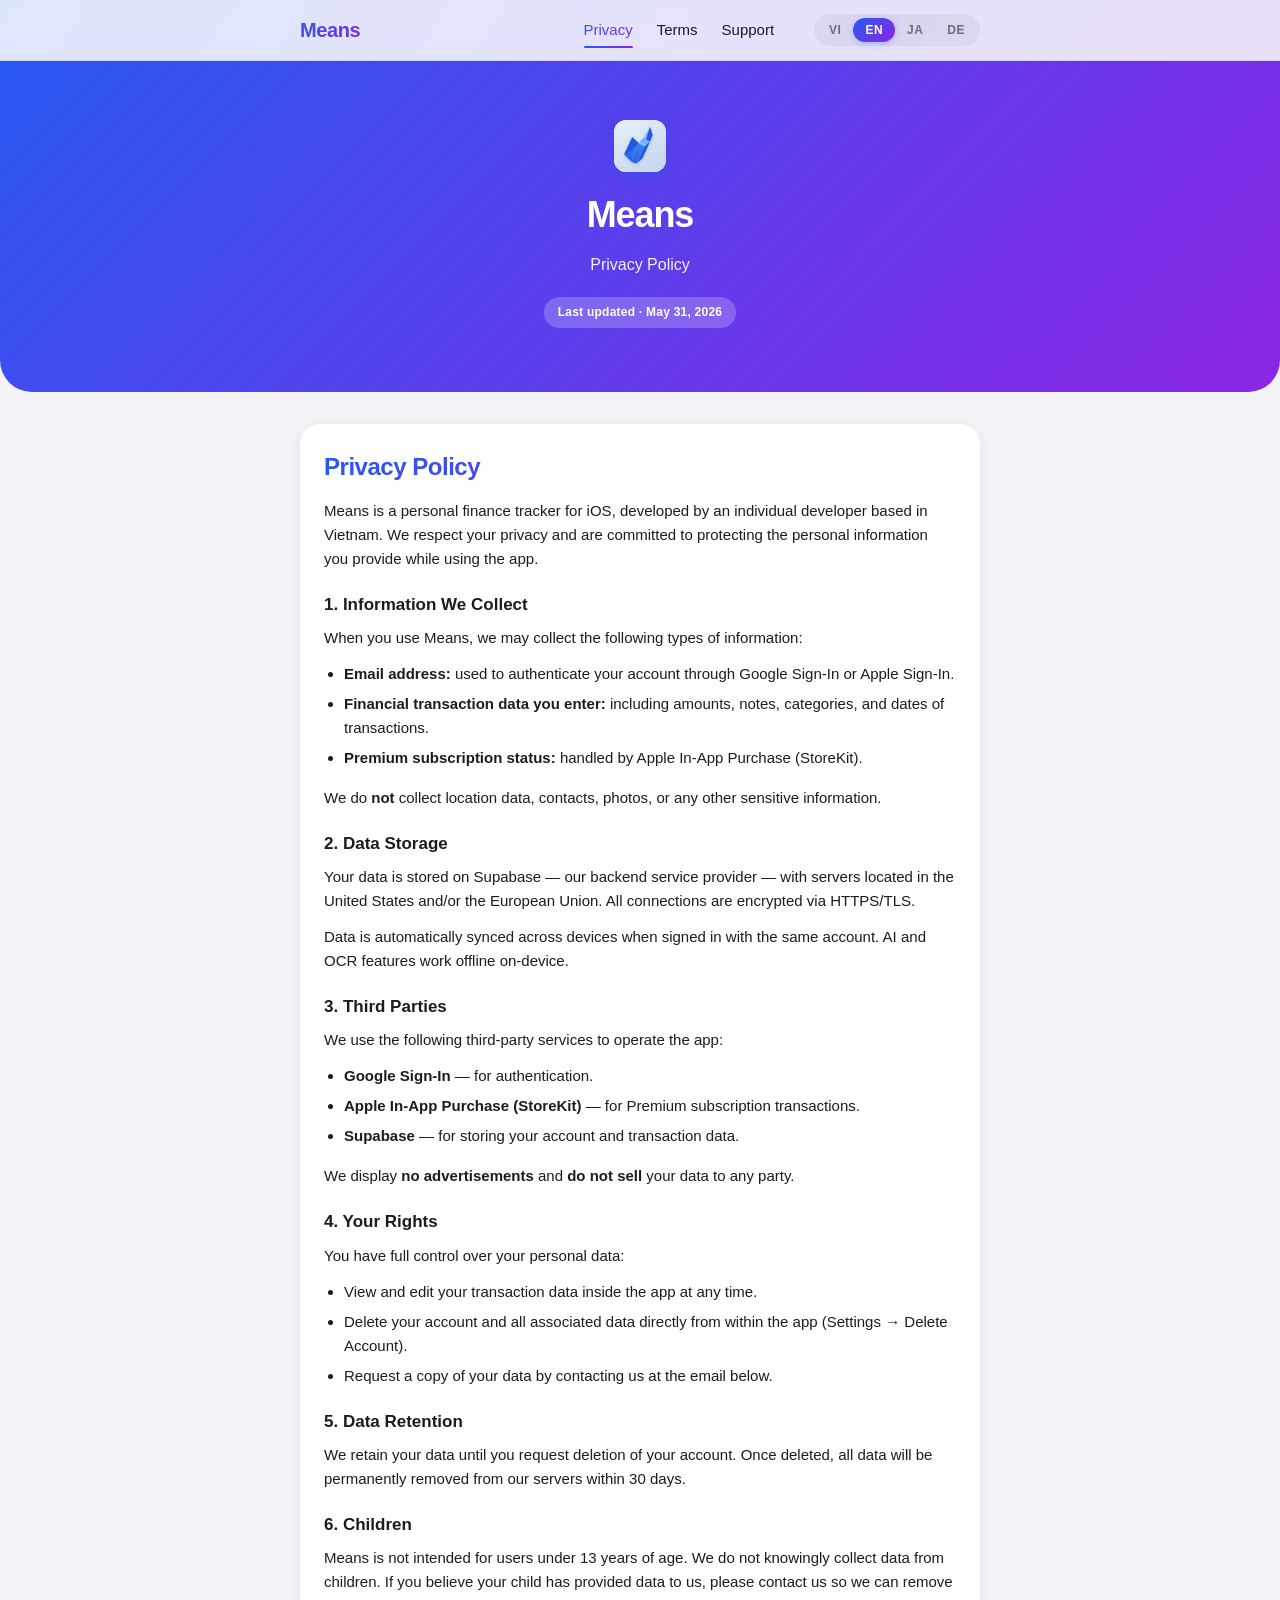
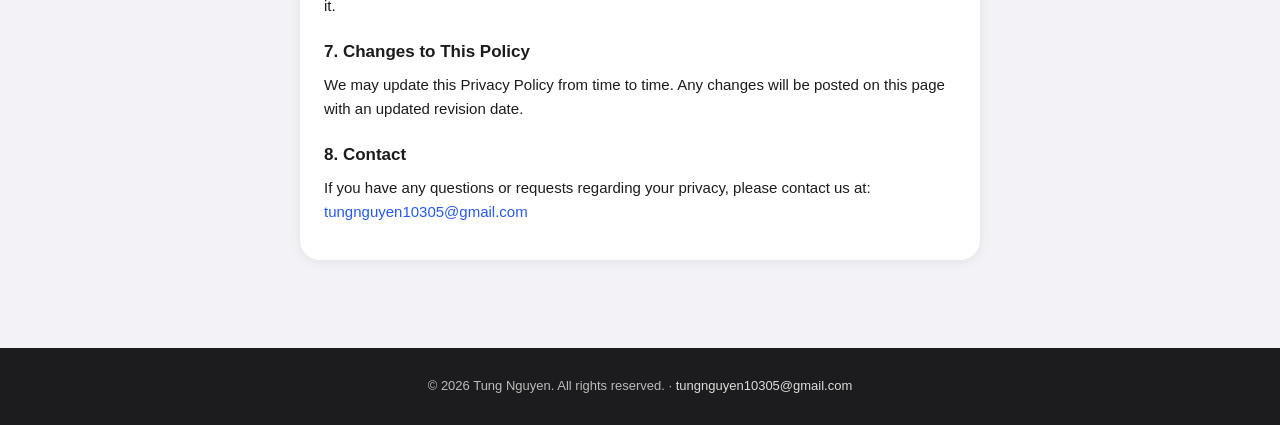
==== commit b9f7cac2: "rebrand: rename Cham → Means across all legal pages - Update app name to Means in all titles, nav, h" ====
--- a/privacy.html
+++ b/privacy.html
@@ -3,14 +3,14 @@
 <head>
     <meta charset="UTF-8">
     <meta name="viewport" content="width=device-width, initial-scale=1.0">
-    <title>Chính sách bảo mật · Chạm</title>
-    <meta name="description" content="Chính sách bảo mật của ứng dụng Chạm — quản lý tài chính cá nhân.">
+    <title>Chính sách bảo mật · Means</title>
+    <meta name="description" content="Chính sách bảo mật của ứng dụng Means — quản lý tài chính cá nhân.">
     <link rel="stylesheet" href="style.css">
 </head>
 <body class="lang-vi">
     <nav class="nav">
         <div class="nav-inner">
-            <a href="privacy.html" class="nav-brand">Chạm</a>
+            <a href="privacy.html" class="nav-brand">Means</a>
             <div class="nav-links">
                 <a href="privacy.html" class="active">Privacy</a>
                 <a href="terms.html">Terms</a>
@@ -27,27 +27,27 @@
 
     <header class="hero">
         <div class="hero-icon">
-            <img src="icon_ios_sang (1).svg" alt="Chạm app icon">
+            <img src="icon_ios_sang (1).svg" alt="Means app icon">
         </div>
-        <h1>Chạm</h1>
+        <h1>Means</h1>
         <p class="hero-subtitle" lang="vi">Chính sách bảo mật</p>
         <p class="hero-subtitle" lang="en">Privacy Policy</p>
         <p class="hero-subtitle" lang="ja">プライバシーポリシー</p>
         <p class="hero-subtitle" lang="de">Datenschutzerklärung</p>
-        <span class="badge" lang="vi">Cập nhật · 11/05/2026</span>
-        <span class="badge" lang="en">Last updated · May 11, 2026</span>
-        <span class="badge" lang="ja">最終更新日 · 2026年5月11日</span>
-        <span class="badge" lang="de">Zuletzt aktualisiert · 11. Mai 2026</span>
+        <span class="badge" lang="vi">Cập nhật · 31/05/2026</span>
+        <span class="badge" lang="en">Last updated · May 31, 2026</span>
+        <span class="badge" lang="ja">最終更新日 · 2026年5月31日</span>
+        <span class="badge" lang="de">Zuletzt aktualisiert · 31. Mai 2026</span>
     </header>
 
     <main>
         <article class="card">
             <div lang="vi">
             <h2>Chính sách bảo mật</h2>
-            <p>Chạm là ứng dụng quản lý tài chính cá nhân dành cho iOS, được phát triển bởi một nhà phát triển cá nhân tại Việt Nam. Chúng tôi tôn trọng quyền riêng tư của bạn và cam kết bảo vệ thông tin cá nhân mà bạn cung cấp khi sử dụng ứng dụng.</p>
+            <p>Means là ứng dụng quản lý tài chính cá nhân dành cho iOS, được phát triển bởi một nhà phát triển cá nhân tại Việt Nam. Chúng tôi tôn trọng quyền riêng tư của bạn và cam kết bảo vệ thông tin cá nhân mà bạn cung cấp khi sử dụng ứng dụng.</p>
 
             <h3>1. Thông tin chúng tôi thu thập</h3>
-            <p>Khi bạn sử dụng Chạm, chúng tôi có thể thu thập các loại thông tin sau:</p>
+            <p>Khi bạn sử dụng Means, chúng tôi có thể thu thập các loại thông tin sau:</p>
             <ul>
                 <li><strong>Địa chỉ email:</strong> dùng để xác thực tài khoản qua Google Sign-In hoặc Apple Sign-In.</li>
                 <li><strong>Dữ liệu giao dịch tài chính do bạn nhập:</strong> bao gồm số tiền, ghi chú, danh mục, và ngày tháng của các giao dịch.</li>
@@ -80,7 +80,7 @@
             <p>Chúng tôi lưu giữ dữ liệu của bạn cho đến khi bạn yêu cầu xoá tài khoản. Sau khi xoá, toàn bộ dữ liệu sẽ được xoá vĩnh viễn khỏi máy chủ trong vòng 30 ngày.</p>
 
             <h3>6. Trẻ em</h3>
-            <p>Chạm không dành cho người dưới 13 tuổi. Chúng tôi không cố ý thu thập dữ liệu của trẻ em. Nếu bạn cho rằng con bạn đã cung cấp dữ liệu cho chúng tôi, vui lòng liên hệ để chúng tôi xoá dữ liệu đó.</p>
+            <p>Means không dành cho người dưới 13 tuổi. Chúng tôi không cố ý thu thập dữ liệu của trẻ em. Nếu bạn cho rằng con bạn đã cung cấp dữ liệu cho chúng tôi, vui lòng liên hệ để chúng tôi xoá dữ liệu đó.</p>
 
             <h3>7. Thay đổi chính sách</h3>
             <p>Chúng tôi có thể cập nhật chính sách này theo thời gian. Mọi thay đổi sẽ được thông báo qua trang này, kèm theo ngày cập nhật mới nhất.</p>
@@ -91,10 +91,10 @@
 
             <div lang="en">
             <h2>Privacy Policy</h2>
-            <p>Chạm is a personal finance tracker for iOS, developed by an individual developer based in Vietnam. We respect your privacy and are committed to protecting the personal information you provide while using the app.</p>
+            <p>Means is a personal finance tracker for iOS, developed by an individual developer based in Vietnam. We respect your privacy and are committed to protecting the personal information you provide while using the app.</p>
 
             <h3>1. Information We Collect</h3>
-            <p>When you use Chạm, we may collect the following types of information:</p>
+            <p>When you use Means, we may collect the following types of information:</p>
             <ul>
                 <li><strong>Email address:</strong> used to authenticate your account through Google Sign-In or Apple Sign-In.</li>
                 <li><strong>Financial transaction data you enter:</strong> including amounts, notes, categories, and dates of transactions.</li>
@@ -127,7 +127,7 @@
             <p>We retain your data until you request deletion of your account. Once deleted, all data will be permanently removed from our servers within 30 days.</p>
 
             <h3>6. Children</h3>
-            <p>Chạm is not intended for users under 13 years of age. We do not knowingly collect data from children. If you believe your child has provided data to us, please contact us so we can remove it.</p>
+            <p>Means is not intended for users under 13 years of age. We do not knowingly collect data from children. If you believe your child has provided data to us, please contact us so we can remove it.</p>
 
             <h3>7. Changes to This Policy</h3>
             <p>We may update this Privacy Policy from time to time. Any changes will be posted on this page with an updated revision date.</p>
@@ -138,10 +138,10 @@
 
             <div lang="ja">
             <h2>プライバシーポリシー</h2>
-            <p>ChạmはiOS向けの個人ファイナンス管理アプリで、ベトナムの個人開発者によって開発されています。私たちはあなたのプライバシーを尊重し、アプリの利用中に提供される個人情報の保護に努めます。</p>
+            <p>MeansはiOS向けの個人ファイナンス管理アプリで、ベトナムの個人開発者によって開発されています。私たちはあなたのプライバシーを尊重し、アプリの利用中に提供される個人情報の保護に努めます。</p>
 
             <h3>1. 収集する情報</h3>
-            <p>Chạmを利用する際、以下の情報を収集する場合があります:</p>
+            <p>Meansを利用する際、以下の情報を収集する場合があります:</p>
             <ul>
                 <li><strong>メールアドレス:</strong> Google Sign-InまたはApple Sign-Inを通じたアカウント認証に使用します。</li>
                 <li><strong>入力された取引データ:</strong> 金額、メモ、カテゴリ、日付などの取引情報。</li>
@@ -174,7 +174,7 @@
             <p>アカウント削除の要求があるまでデータを保持します。削除後、すべてのデータは30日以内にサーバーから完全に削除されます。</p>
 
             <h3>6. 子どもについて</h3>
-            <p>Chạmは13歳未満のユーザーを対象としていません。意図的に子どもからデータを収集することはありません。お子様が当社にデータを提供したと思われる場合は、削除のためご連絡ください。</p>
+            <p>Meansは13歳未満のユーザーを対象としていません。意図的に子どもからデータを収集することはありません。お子様が当社にデータを提供したと思われる場合は、削除のためご連絡ください。</p>
 
             <h3>7. ポリシーの変更</h3>
             <p>本プライバシーポリシーは随時更新される場合があります。変更内容は更新日とともにこのページに掲載されます。</p>
@@ -185,10 +185,10 @@
 
             <div lang="de">
             <h2>Datenschutzerklärung</h2>
-            <p>Chạm ist eine persönliche Finanz-Tracking-App für iOS, entwickelt von einem Einzelentwickler in Vietnam. Wir respektieren deine Privatsphäre und verpflichten uns, deine bei der Nutzung der App bereitgestellten personenbezogenen Daten zu schützen.</p>
+            <p>Means ist eine persönliche Finanz-Tracking-App für iOS, entwickelt von einem Einzelentwickler in Vietnam. Wir respektieren deine Privatsphäre und verpflichten uns, deine bei der Nutzung der App bereitgestellten personenbezogenen Daten zu schützen.</p>
 
             <h3>1. Erhobene Daten</h3>
-            <p>Bei der Nutzung von Chạm können folgende Arten von Daten erhoben werden:</p>
+            <p>Bei der Nutzung von Means können folgende Arten von Daten erhoben werden:</p>
             <ul>
                 <li><strong>E-Mail-Adresse:</strong> zur Authentifizierung deines Kontos über Google Sign-In oder Apple Sign-In.</li>
                 <li><strong>Eingegebene Finanztransaktionsdaten:</strong> einschließlich Beträge, Notizen, Kategorien und Daten der Transaktionen.</li>
@@ -221,7 +221,7 @@
             <p>Wir bewahren deine Daten auf, bis du die Löschung deines Kontos anforderst. Nach der Löschung werden alle Daten innerhalb von 30 Tagen dauerhaft von unseren Servern entfernt.</p>
 
             <h3>6. Kinder</h3>
-            <p>Chạm ist nicht für Nutzer unter 13 Jahren bestimmt. Wir erheben wissentlich keine Daten von Kindern. Falls du der Meinung bist, dass dein Kind uns Daten zur Verfügung gestellt hat, kontaktiere uns bitte zur Löschung.</p>
+            <p>Means ist nicht für Nutzer unter 13 Jahren bestimmt. Wir erheben wissentlich keine Daten von Kindern. Falls du der Meinung bist, dass dein Kind uns Daten zur Verfügung gestellt hat, kontaktiere uns bitte zur Löschung.</p>
 
             <h3>7. Änderungen dieser Richtlinie</h3>
             <p>Wir können diese Datenschutzerklärung von Zeit zu Zeit aktualisieren. Änderungen werden auf dieser Seite mit einem aktualisierten Datum veröffentlicht.</p>
@@ -238,7 +238,7 @@
 
     <script>
     (function () {
-        var KEY = "cham-lang";
+        var KEY = "means-lang";
         var SUPPORTED = ["vi", "en", "ja", "de"];
 
         function isSupported(l) { return SUPPORTED.indexOf(l) >= 0; }
